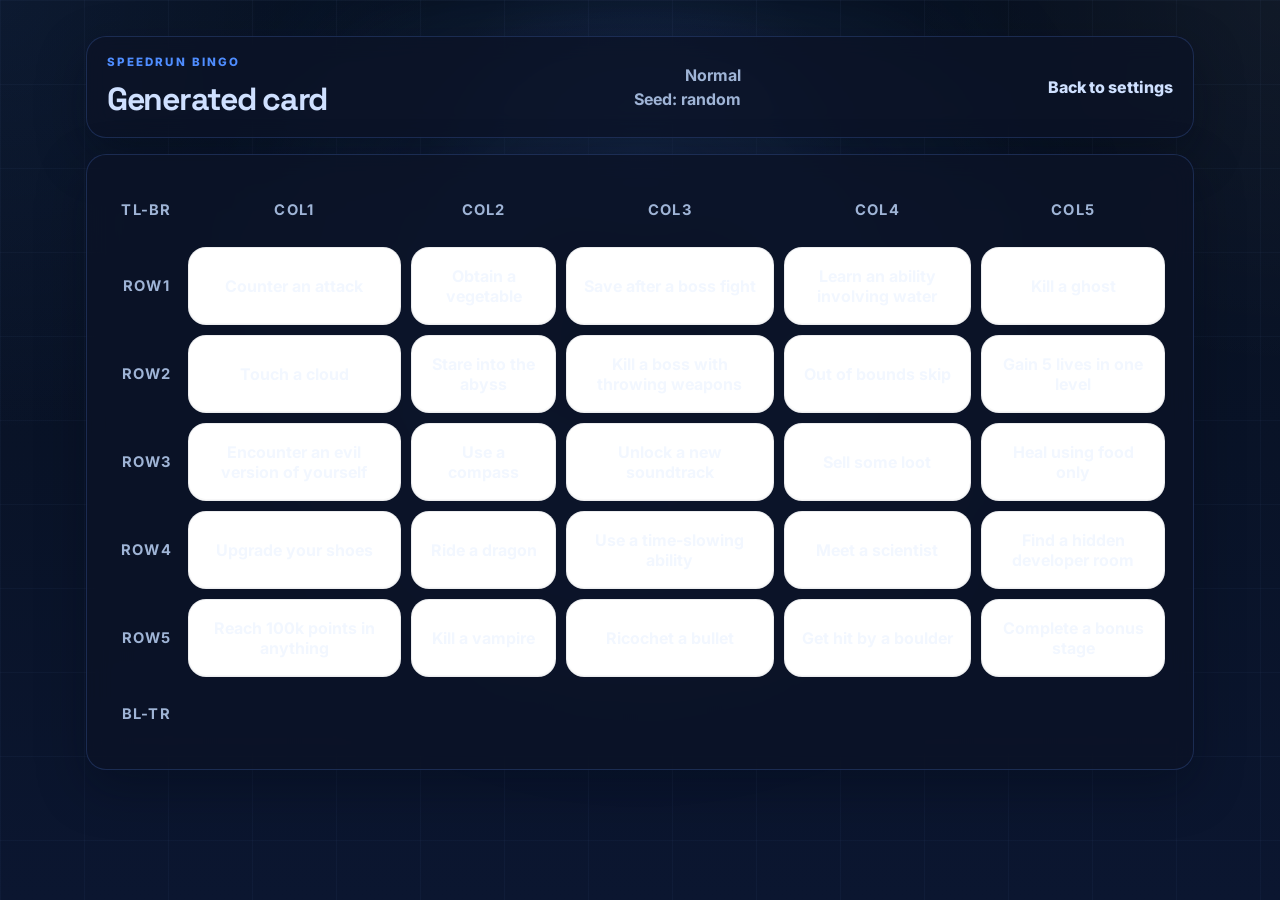
==== bingo-card.html @ 0dab4926 "finisched landing page" ====
<!DOCTYPE html>
<html lang="en">
<head>
  <meta charset="utf-8">
  <meta name="viewport" content="width=device-width, initial-scale=1">
  <title>Speedrun Bingo Card</title>
  <link rel="stylesheet" href="style.css">
  <link rel="icon" type="image/svg+xml" href="favicon.svg">
  <script src="bingoData.js" defer></script>
  <script src="script.js" defer></script>
</head>
<body data-page="card">
  <main class="page card-page">
    <header class="card-header panel">
      <div>
        <p class="eyebrow">Speedrun Bingo</p>
        <h1 class="section-title">Generated card</h1>
      </div>
      <div class="card-meta">
        <span id="Tdtype">Normal</span>
        <span id="cardSeedLabel">Seed: random</span>
      </div>
      <a class="back-link" href="bingo-settings.html">Back to settings</a>
    </header>

    <section class="board-panel panel">
      <div class="board-wrap">
        <table id="bingo" aria-label="Speedrun bingo board">
          <tbody>
            <tr>
              <td class="popout" id="tlbr">TL-BR</td>
              <td class="popout" id="col1">COL1</td>
              <td class="popout" id="col2">COL2</td>
              <td class="popout" id="col3">COL3</td>
              <td class="popout" id="col4">COL4</td>
              <td class="popout" id="col5">COL5</td>
            </tr>
            <tr>
              <td class="popout" id="row1">ROW1</td>
              <td class="row1 col1 tlbr" id="slot1"></td>
              <td class="row1 col2" id="slot2"></td>
              <td class="row1 col3" id="slot3"></td>
              <td class="row1 col4" id="slot4"></td>
              <td class="row1 col5 bltr" id="slot5"></td>
            </tr>
            <tr>
              <td class="popout" id="row2">ROW2</td>
              <td class="row2 col1" id="slot6"></td>
              <td class="row2 col2 tlbr" id="slot7"></td>
              <td class="row2 col3" id="slot8"></td>
              <td class="row2 col4 bltr" id="slot9"></td>
              <td class="row2 col5" id="slot10"></td>
            </tr>
            <tr>
              <td class="popout" id="row3">ROW3</td>
              <td class="row3 col1" id="slot11"></td>
              <td class="row3 col2" id="slot12"></td>
              <td class="row3 col3 tlbr bltr" id="slot13"></td>
              <td class="row3 col4" id="slot14"></td>
              <td class="row3 col5" id="slot15"></td>
            </tr>
            <tr>
              <td class="popout" id="row4">ROW4</td>
              <td class="row4 col1" id="slot16"></td>
              <td class="row4 col2 bltr" id="slot17"></td>
              <td class="row4 col3" id="slot18"></td>
              <td class="row4 col4 tlbr" id="slot19"></td>
              <td class="row4 col5" id="slot20"></td>
            </tr>
            <tr>
              <td class="popout" id="row5">ROW5</td>
              <td class="row5 col1 bltr" id="slot21"></td>
              <td class="row5 col2" id="slot22"></td>
              <td class="row5 col3" id="slot23"></td>
              <td class="row5 col4" id="slot24"></td>
              <td class="row5 col5 tlbr" id="slot25"></td>
            </tr>
            <tr>
              <td class="popout" id="bltr">BL-TR</td>
              <td colspan="5" style="display:none;"></td>
            </tr>
          </tbody>
        </table>
      </div>
    </section>
  </main>
</body>
</html>
---- style.css ----
@import url('https://fonts.googleapis.com/css2?family=Inter:wght@400;500;600;700;800&family=Space+Grotesk:wght@500;700&display=swap');

:root {
  --bg: #07101f;
  --bg-2: #0b1630;
  --surface: rgba(9, 16, 32, 0.58);
  --surface-strong: rgba(11, 19, 38, 0.82);
  --surface-soft: rgba(76, 135, 255, 0.08);
  --border: rgba(95, 147, 255, 0.2);
  --text: #f2f7ff;
  --muted: #9fb4d6;
  --accent: #4f8dff;
  --accent-2: #cfe0ff;
  --shadow: 0 18px 48px rgba(3, 8, 20, 0.34);
  --radius: 20px;
}

* {
  box-sizing: border-box;
}

html,
body {
  min-height: 100%;
  scrollbar-width: none;
  -ms-overflow-style: none;
}

html::-webkit-scrollbar,
body::-webkit-scrollbar,
*::-webkit-scrollbar {
  width: 0;
  height: 0;
  display: none;
}

body {
  margin: 0;
  color: var(--text);
  font-family: 'Inter', system-ui, -apple-system, BlinkMacSystemFont, 'Segoe UI', sans-serif;
  background:
    radial-gradient(circle at 50% 18%, rgba(79, 141, 255, 0.12), transparent 22%),
    radial-gradient(circle at top left, rgba(79, 141, 255, 0.08), transparent 28%),
    radial-gradient(circle at top right, rgba(255, 255, 255, 0.04), transparent 24%),
    linear-gradient(180deg, var(--bg) 0%, var(--bg-2) 100%);
  -webkit-font-smoothing: antialiased;
  -moz-osx-font-smoothing: grayscale;
}

body::before {
  content: "";
  position: fixed;
  inset: 0;
  pointer-events: none;
  background-image:
    linear-gradient(rgba(145, 179, 255, 0.12) 1px, transparent 1px),
    linear-gradient(90deg, rgba(145, 179, 255, 0.12) 1px, transparent 1px),
    radial-gradient(circle at 50% 34%, rgba(79, 141, 255, 0.1), transparent 0 22%, rgba(79, 141, 255, 0.05) 38%, transparent 62%);
  background-size: 84px 84px, 84px 84px, 100% 100%;
  background-position: 0 0, 0 0, center center;
  opacity: 0.34;
  transform: perspective(900px) translateZ(0);
  will-change: background-position, transform, opacity;
  animation: landingPageGridDrift 6.4s linear infinite;
}

body::after {
  content: "";
  position: fixed;
  inset: 0;
  pointer-events: none;
  background:
    radial-gradient(circle at 50% 32%, rgba(79, 141, 255, 0.18), transparent 0 10%, rgba(79, 141, 255, 0.08) 18%, rgba(79, 141, 255, 0.03) 30%, transparent 52%),
    radial-gradient(circle at 50% 32%, rgba(79, 141, 255, 0.16), transparent 0 14%, rgba(79, 141, 255, 0.06) 26%, transparent 48%);
  background-repeat: no-repeat;
  background-size: 100% 100%;
  opacity: 0.9;
  filter: blur(24px);
  mix-blend-mode: screen;
  will-change: transform, opacity;
  animation: landingPageGlowPulse 3.2s ease-in-out infinite;
}

body.site-locked {
  overflow: hidden;
}

body.site-locked .page {
  pointer-events: none;
  user-select: none;
}

body.site-locked .countdown-overlay {
  pointer-events: auto;
}

.page {
  position: relative;
  z-index: 1;
  max-width: 1180px;
  margin: 0 auto;
  padding: clamp(18px, 3vw, 36px);
}

.panel {
  background: var(--surface);
  border: 1px solid var(--border);
  box-shadow: var(--shadow);
  backdrop-filter: blur(12px);
  border-radius: var(--radius);
}

.eyebrow,
.section-label {
  margin: 0 0 10px;
  text-transform: uppercase;
  letter-spacing: 0.18em;
  font-size: 0.72rem;
  color: var(--accent);
  font-weight: 800;
}

.section-title,
.landing-title {
  margin: 0;
  font-family: 'Space Grotesk', 'Inter', sans-serif;
  letter-spacing: -0.04em;
  color: var(--accent-2);
}

.landing-page {
  min-height: 100vh;
  display: grid;
  place-items: center;
}

.landing-hero {
  position: relative;
  isolation: isolate;
}

.landing-hero {
  width: min(920px, 100%);
  padding: clamp(28px, 5vw, 52px);
  text-align: center;
  animation: fadeUp 0.7s ease both;
}

.landing-kicker {
  margin: 0;
  color: var(--accent);
  font-weight: 800;
  letter-spacing: 0.18em;
  text-transform: uppercase;
  font-size: 0.78rem;
}

.landing-title {
  font-size: clamp(3.8rem, 11vw, 7.8rem);
  line-height: 0.92;
  margin: 8px auto 0;
  color: #4f8dff;
  text-shadow: 0 0 30px rgba(79, 141, 255, 0.28);
}

.landing-line {
  width: min(760px, 94%);
  height: 5px;
  margin: 20px auto 0;
  border-radius: 999px;
  background: linear-gradient(90deg, transparent 0%, #3f7fff 18%, #87b1ff 50%, #3f7fff 82%, transparent 100%);
  box-shadow: 0 0 26px rgba(79, 141, 255, 0.82);
}

.rules-heading {
  margin: 24px 0 0;
  font-family: 'Space Grotesk', 'Inter', sans-serif;
  font-size: clamp(1.45rem, 2.6vw, 2.1rem);
  color: var(--text);
  font-weight: 500;
}

.rules-grid {
  width: min(760px, 100%);
  margin: 18px auto 0;
  display: grid;
  grid-template-columns: repeat(2, minmax(0, 1fr));
  gap: 18px;
}

.rule-column {
  text-align: left;
  padding: 16px 18px 18px;
  border-radius: 18px;
  background: rgba(255, 255, 255, 0.02);
  border: 1px solid var(--border);
}

.rule-column h3 {
  margin: 0;
  text-align: center;
  font-family: 'Space Grotesk', 'Inter', sans-serif;
  letter-spacing: -0.02em;
  color: var(--text);
  font-size: 1.05rem;
}

.rule-column--accent {
  border-color: rgba(79, 141, 255, 0.32);
  box-shadow: inset 0 0 0 1px rgba(79, 141, 255, 0.06);
}

.rule-column ul {
  margin: 12px 0 0;
  padding-left: 18px;
  color: var(--muted);
  line-height: 1.75;
  font-size: 0.9rem;
}

.landing-cta {
  width: min(560px, 100%);
  margin: 30px auto 0;
  display: grid;
  justify-items: center;
  gap: 12px;
}

.primary-button,
.difficulty-button {
  appearance: none;
  border: 0;
  border-radius: 12px;
  font: inherit;
  font-weight: 800;
  cursor: pointer;
  transition: transform 0.18s ease, box-shadow 0.18s ease, background-color 0.18s ease;
}

.primary-button {
  display: inline-flex;
  align-items: center;
  justify-content: center;
  min-height: 52px;
  padding: 0 22px;
  background: linear-gradient(180deg, #4f8dff 0%, #3774f0 100%);
  color: #fff;
  box-shadow: 0 12px 26px rgba(79, 141, 255, 0.35), 0 0 18px rgba(79, 141, 255, 0.18);
}

#personalizeButton {
  width: 260px;
}

.primary-button--small {
  min-height: 48px;
  padding: 0 20px;
}

.primary-button:hover,
.difficulty-button:hover {
  transform: translateY(-2px);
}

.or-divider {
  color: var(--muted);
  font-size: 0.82rem;
  text-transform: lowercase;
}

.seed-launcher {
  width: min(420px, 100%);
  display: grid;
  gap: 10px;
  justify-items: center;
}

.seed-launcher__label {
  color: var(--text);
  font-size: 0.95rem;
  font-weight: 700;
}

.seed-launcher__row {
  width: 100%;
  display: grid;
  grid-template-columns: minmax(0, 1fr) auto;
  gap: 12px;
}

.seed-launcher input,
.seed-field input {
  width: 100%;
  min-height: 48px;
  padding: 0 14px;
  border-radius: 12px;
  border: 1px solid rgba(79, 141, 255, 0.3);
  background: rgba(9, 16, 32, 0.72);
  color: var(--text);
  font: inherit;
  box-shadow: inset 0 0 0 1px rgba(255, 255, 255, 0.02);
}

.seed-launcher input::placeholder,
.seed-field input::placeholder {
  color: #7e91b5;
}

.seed-launcher input:focus-visible,
.seed-field input:focus-visible {
  outline: 3px solid rgba(79, 141, 255, 0.18);
  outline-offset: 2px;
}

.field-error {
  min-height: 1.3em;
  margin: 0;
  color: #ff8f8f;
  font-size: 0.95rem;
}

.settings-panel,
.card-header,
.board-panel,
.landing-footer {
  background: var(--surface-strong);
  border: 1px solid var(--border);
  border-radius: var(--radius);
  box-shadow: var(--shadow);
}

.landing-footer {
  display: none;
}

.landing-copy {
  max-width: 60ch;
  color: var(--muted);
  line-height: 1.65;
}

.primary-button:focus-visible,
.difficulty-button:focus-visible,
.seed-field input:focus-visible,
.secondary-button:focus-visible,
.penalty-check input:focus-visible + span {
  outline: 3px solid rgba(37, 99, 235, 0.18);
  outline-offset: 2px;
}

.settings-page,
.card-page {
  display: grid;
  gap: 16px;
  align-content: start;
  min-height: 100vh;
}

.settings-panel {
  width: min(1040px, 100%);
  margin: clamp(14px, 4vw, 40px) auto 0;
  padding: clamp(22px, 4vw, 36px);
  animation: fadeUp 0.7s ease both;
}

.settings-hero {
  display: grid;
  gap: 12px;
}

.settings-hero-actions {
  margin-top: 8px;
}

.back-link {
  display: inline-flex;
  align-items: center;
  gap: 10px;
  color: var(--accent-2);
  text-decoration: none;
  font-weight: 800;
  transition: color 0.16s ease, transform 0.12s ease;
}

.back-link__arrow {
  display: inline-block;
  transform: translateX(-2px);
  transition: transform 0.18s ease, opacity 0.12s ease;
  opacity: 0.9;
}

.back-link:hover,
.back-link:focus {
  color: #ffffff;
  transform: translateX(2px);
}

.back-link:hover .back-link__arrow,
.back-link:focus .back-link__arrow {
  transform: translateX(-6px);
}

.penalties-header-actions {
  display: inline-flex;
  align-items: center;
  gap: 12px;
}

.penalties-header-actions .points-spent {
  margin: 0;
  padding: 6px 10px;
}

.settings-title {
  font-size: clamp(2.6rem, 6vw, 4.6rem);
  color: #4f8dff;
  text-shadow: 0 0 30px rgba(79, 141, 255, 0.24);
}

.settings-layout {
  display: grid;
  gap: 18px;
  margin-top: 24px;
}

.settings-block {
  display: grid;
  gap: 16px;
  padding: 18px;
  border-radius: 18px;
  background: rgba(255, 255, 255, 0.02);
  border: 1px solid rgba(95, 147, 255, 0.16);
}

.settings-block__header {
  display: grid;
  gap: 4px;
}

.settings-block__title {
  margin: 0;
  color: var(--accent-2);
  font-family: 'Space Grotesk', 'Inter', sans-serif;
  letter-spacing: -0.03em;
  font-size: clamp(1.15rem, 2vw, 1.45rem);
}

.settings-block__header--row {
  grid-template-columns: minmax(0, 1fr) auto;
  align-items: center;
  gap: 14px;
}

.settings-block__hint {
  color: var(--muted);
  margin-top:5px;
  font-size: 0.92rem;
}

.settings-block--penalties {
  padding: 0;
  overflow: clip;
}

.penalties-card__toggle {
  width: 100%;
  appearance: none;
  border: 0;
  background: linear-gradient(180deg, rgba(255, 255, 255, 0.05) 0%, rgba(255, 255, 255, 0.02) 100%);
  color: inherit;
  text-align: left;
  padding: 18px;
  display: grid;
  grid-template-columns: minmax(0, 1fr) auto;
  align-items: center;
  gap: 16px;
  cursor: pointer;
}

.penalties-card__toggle:hover {
  background: linear-gradient(180deg, rgba(79, 141, 255, 0.08) 0%, rgba(255, 255, 255, 0.02) 100%);
}

.penalties-card__chevron {
  width: 14px;
  height: 14px;
  border-right: 2px solid rgba(191, 214, 255, 0.92);
  border-bottom: 2px solid rgba(191, 214, 255, 0.92);
  transform: rotate(45deg);
  transition: transform 0.18s ease;
  justify-self: end;
}

.settings-block--penalties.is-open .penalties-card__chevron {
  transform: rotate(225deg);
}

.penalties-panel {
  display: grid;
  gap: 14px;
  padding: 0 18px 18px;
  overflow: clip;
  max-height: 0;
  opacity: 0;
  transform: translateY(-6px);
  transition: max-height 0.22s ease, opacity 0.2s ease, transform 0.22s ease, padding 0.22s ease;
}

.penalties-panel.is-expanded {
  max-height: 420px;
  opacity: 1;
  transform: translateY(0);
  padding: 0 18px 18px;
}

.penalties-table-wrap {
  overflow: auto;
  max-height: 260px;
}

.settings-block--penalties.is-open {
  box-shadow: 0 18px 48px rgba(3, 8, 20, 0.38);
}

.difficulty-grid {
  display: grid;
  grid-template-columns: repeat(3, minmax(0, 1fr));
  gap: 12px;
  margin: 0;
}

.difficulty-button {
  min-height: 52px;
  padding: 0 14px;
  background: rgba(255, 255, 255, 0.03);
  color: var(--text);
  border: 1px solid rgba(95, 147, 255, 0.18);
  box-shadow: inset 0 0 0 1px rgba(255, 255, 255, 0.02);
}

.difficulty-button.is-active {
  background: linear-gradient(180deg, rgba(79, 141, 255, 0.2) 0%, rgba(79, 141, 255, 0.1) 100%);
  border-color: rgba(79, 141, 255, 0.36);
  color: var(--accent);
}

.settings-footer {
  display: grid;
  justify-items: center;
  margin-top: 6px;
}

.settings-start-button {
  margin-top:20px;
  width: min(360px, 100%);
}

.secondary-button {
  appearance: none;
  border: 1px solid rgba(95, 147, 255, 0.24);
  border-radius: 12px;
  min-height: 48px;
  padding: 0 18px;
  background: rgba(255, 255, 255, 0.04);
  color: var(--text);
  font: inherit;
  font-weight: 800;
  cursor: pointer;
  transition: transform 0.18s ease, border-color 0.18s ease, background-color 0.18s ease;
}

.secondary-button:hover {
  transform: translateY(-2px);
  border-color: rgba(79, 141, 255, 0.42);
  background: rgba(79, 141, 255, 0.1);
}

.secondary-button:disabled {
  opacity: 0.5;
  cursor: not-allowed;
  transform: none;
}

.penalties-table-wrap {
  overflow: auto;
}

.penalties-table {
  width: 100%;
  border-collapse: separate;
  border-spacing: 0 10px;
}

.penalties-table th {
  text-align: left;
  padding: 0 14px 4px;
  color: var(--muted);
  font-size: 0.8rem;
  text-transform: uppercase;
  letter-spacing: 0.12em;
}

.penalties-table td {
  padding: 14px;
  background: rgba(255, 255, 255, 0.03);
  border-top: 1px solid rgba(95, 147, 255, 0.14);
  border-bottom: 1px solid rgba(95, 147, 255, 0.14);
  vertical-align: middle;
}

.penalties-table tr td:first-child {
  border-left: 1px solid rgba(95, 147, 255, 0.14);
  border-radius: 16px 0 0 16px;
}

.penalties-table tr td:last-child {
  border-right: 1px solid rgba(95, 147, 255, 0.14);
  border-radius: 0 16px 16px 0;
}

.penalties-table tr.is-selected td {
  background: rgba(79, 141, 255, 0.11);
  border-color: rgba(79, 141, 255, 0.28);
}

.penalties-table tr {
  cursor: pointer;
}

.penalties-table tr:focus-visible td,
.penalties-table tr:hover td {
  border-color: rgba(79, 141, 255, 0.34);
}

.penalties-table tr:focus-visible td {
  outline: 3px solid rgba(79, 141, 255, 0.16);
  outline-offset: -2px;
}

.penalties-table tr.is-selected:hover td {
  background: rgba(79, 141, 255, 0.15);
}

.penalty-cell--meta {
  min-width: 0;
}

.penalty-name {
  font-weight: 700;
}

.penalty-description {
  margin-top: 5px;
  color: var(--muted);
  font-size: 0.86rem;
  line-height: 1.45;
}

.points-spent {
  display: inline-flex;
  align-items: center;
  gap: 10px;
  justify-self: end;
  padding: 10px 14px;
  border-radius: 999px;
  background: rgba(255, 255, 255, 0.04);
  border: 1px solid rgba(95, 147, 255, 0.18);
  color: var(--text);
  font-weight: 700;
}

.points-spent strong {
  font-size: 1.1rem;
  color: var(--accent);
}

.seed-result-row {
  display: grid;
  grid-template-columns: minmax(0, 1fr) auto;
  gap: 12px;
  align-items: end;
}

.seed-field--output {
  display: grid;
  gap: 8px;
}

.seed-field__label {
  color: var(--muted);
  font-size: 0.88rem;
  font-weight: 700;
}

.seed-field input[readonly] {
  cursor: text;
}

.settings-feedback {
  margin-top: -2px;
}

.card-page {
  padding-top: clamp(18px, 4vw, 36px);
}

.card-header {
  display: flex;
  align-items: center;
  justify-content: space-between;
  gap: 16px;
  padding: 18px 20px;
  animation: fadeUp 0.7s ease both;
}

.card-meta {
  display: grid;
  justify-items: end;
  gap: 4px;
  color: var(--muted);
  font-weight: 700;
}

.board-panel {
  padding: 18px;
  animation: fadeUp 0.8s ease both;
  animation-delay: 0.08s;
}

.board-wrap {
  overflow: auto;
}

#bingo {
  width: 100%;
  border-collapse: separate;
  border-spacing: 10px;
}

#bingo td {
  background: #fff;
  color: var(--text);
  border: 1px solid rgba(19, 31, 53, 0.08);
  border-radius: 18px;
  padding: 18px 14px;
  text-align: center;
  font-weight: 700;
  vertical-align: middle;
  box-shadow: inset 0 -1px 0 rgba(15, 23, 42, 0.03);
  transition: transform 0.16s ease, box-shadow 0.16s ease, border-color 0.16s ease;
}

#bingo td:hover {
  transform: translateY(-3px);
  box-shadow: 0 12px 24px rgba(15, 23, 42, 0.08);
  border-color: rgba(37, 99, 235, 0.22);
}

#bingo td.popout {
  background: transparent;
  border: 0;
  box-shadow: none;
  color: var(--muted);
  font-size: 0.92rem;
  letter-spacing: 0.08em;
}

#bingo td.popout {
  padding-inline: 6px;
}

.countdown-overlay {
  position: fixed;
  inset: 0;
  display: grid;
  place-items: center;
  background:
    radial-gradient(circle at 50% 45%, rgba(79, 141, 255, 0.18), transparent 28%),
    linear-gradient(180deg, rgba(6, 12, 25, 0.88) 0%, rgba(10, 19, 38, 0.96) 100%);
  backdrop-filter: blur(14px);
  opacity: 0;
  pointer-events: none;
  transition: opacity 0.2s ease;
  z-index: 20;
}

.countdown-overlay.is-visible {
  opacity: 1;
}

.countdown-card {
  text-align: center;
  min-width: min(420px, calc(100vw - 32px));
  padding: 30px 34px;
  border-radius: 28px;
  background:
    linear-gradient(180deg, rgba(11, 19, 38, 0.92) 0%, rgba(6, 12, 25, 0.98) 100%);
  border: 1px solid rgba(95, 147, 255, 0.28);
  box-shadow:
    0 24px 60px rgba(0, 0, 0, 0.42),
    0 0 0 1px rgba(255, 255, 255, 0.02),
    0 0 36px rgba(79, 141, 255, 0.16);
  position: relative;
  overflow: hidden;
}

.countdown-card::before {
  content: "";
  position: absolute;
  inset: 0;
  background: linear-gradient(180deg, rgba(79, 141, 255, 0.08), transparent 40%);
  pointer-events: none;
}

.countdown-label {
  position: relative;
  margin: 0;
  color: var(--muted);
  font-weight: 800;
  letter-spacing: 0.12em;
  text-transform: uppercase;
}

.countdown-number {
  position: relative;
  margin-top: 10px;
  font-family: 'Space Grotesk', 'Inter', sans-serif;
  font-size: clamp(3.6rem, 12vw, 8rem);
  line-height: 1;
  color: #4f8dff;
  text-shadow: 0 0 26px rgba(79, 141, 255, 0.36);
  animation: countdownPop 0.35s ease;
}

.countdown-number::after {
  content: "";
  display: block;
  width: min(240px, 60vw);
  height: 4px;
  margin: 14px auto 0;
  border-radius: 999px;
  background: linear-gradient(90deg, transparent 0%, #3f7fff 18%, #87b1ff 50%, #3f7fff 82%, transparent 100%);
  box-shadow: 0 0 20px rgba(79, 141, 255, 0.75);
}

@keyframes fadeUp {
  from {
    opacity: 0;
    transform: translateY(18px);
  }
  to {
    opacity: 1;
    transform: translateY(0);
  }
}

@keyframes landingGridDrift {
  0% {
    background-position: 0 0, 0 0, 0 0, 0 0;
    transform: perspective(700px) rotateX(0deg) scale(1);
  }

  50% {
    background-position: 0 0, 0 120%, 120% 0;
    transform: perspective(700px) rotateX(6deg) scale(1.01);
  }

  100% {
    background-position: 0 0, 0 240%, 240% 0;
    transform: perspective(700px) rotateX(0deg) scale(1);
  }
}

@keyframes landingGridPulse {
  0%,
  100% {
    opacity: 0.62;
    transform: scale(0.98);
  }

  50% {
    opacity: 1;
    transform: scale(1.02);
  }
}

@keyframes landingPageGridDrift {
  0% {
    background-position: 0 0, 0 0, center center;
    transform: perspective(900px) translate3d(0, 0, 0) scale(1);
  }

  14.285% {
    background-position: 5px 8px, 8px 5px, center center;
    transform: perspective(900px) translate3d(4px, -2px, 0) scale(1.003);
  }

  28.571% {
    background-position: 14px 18px, 18px 14px, center center;
    transform: perspective(900px) translate3d(9px, -5px, 0) scale(1.007);
  }

  42.857% {
    background-position: 26px 28px, 28px 26px, center center;
    transform: perspective(900px) translate3d(13px, -9px, 0) scale(1.011);
  }

  57.142% {
    background-position: 40px 38px, 38px 40px, center center;
    transform: perspective(900px) translate3d(9px, -13px, 0) scale(1.013);
  }

  71.428% {
    background-position: 54px 48px, 48px 54px, center center;
    transform: perspective(900px) translate3d(2px, -10px, 0) scale(1.01);
  }

  85.714% {
    background-position: 32px 60px, 60px 32px, center center;
    transform: perspective(900px) translate3d(-5px, -6px, 0) scale(1.006);
  }

  100% {
    background-position: 0 84px, 84px 0, center center;
    transform: perspective(900px) translate3d(0, 0, 0) scale(1);
  }
}

@keyframes landingPageGlowPulse {
  0%,
  100% {
    opacity: 0.58;
    transform: scale(1);
  }

  50% {
    opacity: 0.96;
    transform: scale(1.025);
  }
}

@media (prefers-reduced-motion: reduce) {
  body::before,
  body::after {
    animation: none;
  }
}

@keyframes countdownPop {
  from {
    opacity: 0;
    transform: scale(0.86);
  }
  to {
    opacity: 1;
    transform: scale(1);
  }
}

@media (max-width: 900px) {
  .rules-grid,
  .difficulty-grid {
    grid-template-columns: 1fr;
  }

  .landing-hero {
    width: 100%;
  }

  .seed-launcher__row {
    grid-template-columns: 1fr;
  }

  .settings-block__header--row,
  .seed-result-row {
    grid-template-columns: 1fr;
  }

  .penalties-card__toggle {
    grid-template-columns: 1fr;
  }

  .points-spent {
    justify-self: start;
  }
}

@media (max-width: 640px) {
  .page {
    padding: 14px;
  }

  .landing-hero,
  .settings-panel,
  .board-panel,
  .card-header,
  .landing-footer {
    padding: 18px;
  }

  .settings-layout {
    margin-top: 18px;
  }

  .settings-block {
    padding: 14px;
  }

  .landing-title {
    font-size: clamp(2.8rem, 17vw, 5rem);
  }

  #bingo {
    border-spacing: 8px;
  }

  #bingo td {
    padding: 14px 12px;
    border-radius: 16px;
  }

  .countdown-card {
    padding: 22px;
  }
}
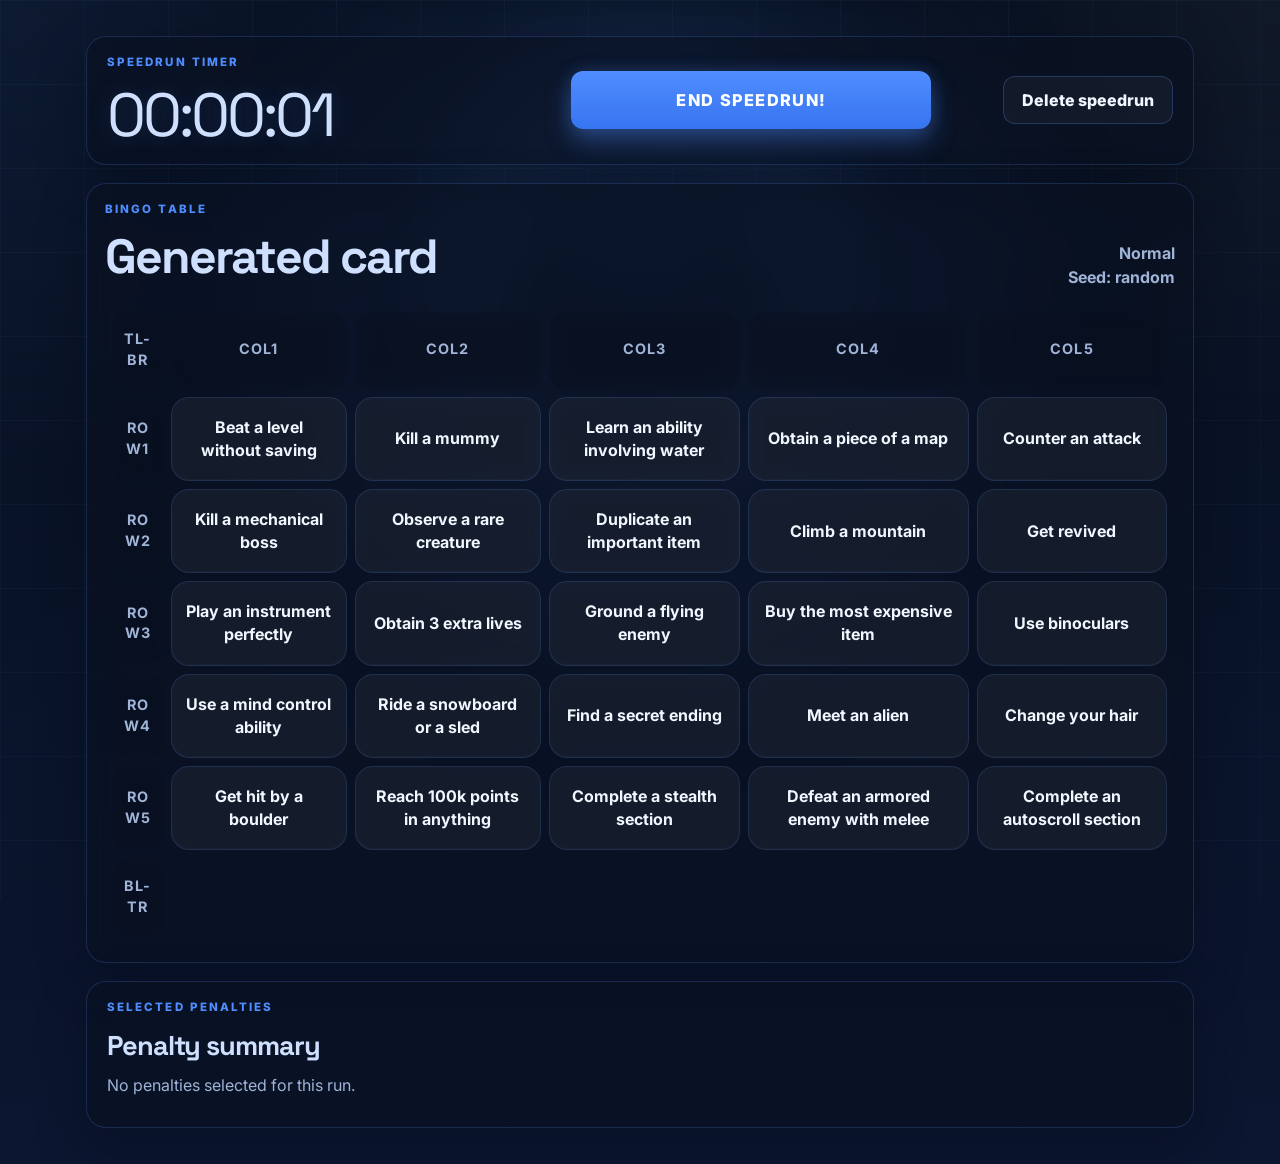
==== commit 9533f128: "completed game settings page" ====
--- a/bingo-card.html
+++ b/bingo-card.html
@@ -11,19 +11,30 @@
 </head>
 <body data-page="card">
   <main class="page card-page">
-    <header class="card-header panel">
-      <div>
-        <p class="eyebrow">Speedrun Bingo</p>
-        <h1 class="section-title">Generated card</h1>
+    <section class="card-toolbar panel" aria-label="Speedrun controls">
+      <div class="card-toolbar__timer-block">
+        <p class="eyebrow">Speedrun timer</p>
+        <div class="card-timer" id="speedrunTimer" aria-live="polite">00:00:00</div>
       </div>
-      <div class="card-meta">
-        <span id="Tdtype">Normal</span>
-        <span id="cardSeedLabel">Seed: random</span>
+
+      <button class="primary-button card-end-button" id="endSpeedrunButton" type="button">END SPEEDRUN!</button>
+
+      <button class="secondary-button card-delete-button" id="deleteSpeedrunButton" type="button">Delete speedrun</button>
+    </section>
+
+    <section class="card-board panel">
+      <div class="card-meta-bar">
+        <div>
+          <p class="section-label">Bingo table</p>
+          <h1 class="section-title card-title">Generated card</h1>
+        </div>
+
+        <div class="card-meta">
+          <span id="Tdtype">Normal</span>
+          <span id="cardSeedLabel">Seed: random</span>
+        </div>
       </div>
-      <a class="back-link" href="bingo-settings.html">Back to settings</a>
-    </header>
 
-    <section class="board-panel panel">
       <div class="board-wrap">
         <table id="bingo" aria-label="Speedrun bingo board">
           <tbody>
@@ -83,6 +94,17 @@
         </table>
       </div>
     </section>
+
+    <section class="card-penalties panel">
+      <div class="card-penalties__header">
+        <p class="section-label">Selected penalties</p>
+        <h2 class="section-title card-penalties__title">Penalty summary</h2>
+      </div>
+
+      <p class="card-penalties__empty" id="selectedPenaltiesEmpty">No penalties selected for this run.</p>
+
+      <ul class="selected-penalties-list" id="selectedPenaltiesList" aria-label="Selected penalties"></ul>
+    </section>
   </main>
 </body>
 </html>
--- a/style.css
+++ b/style.css
@@ -702,31 +702,80 @@
 
 .card-page {
   padding-top: clamp(18px, 4vw, 36px);
-}
-
-.card-header {
-  display: flex;
+  display: grid;
+  gap: 18px;
+}
+
+.card-toolbar {
+  display: grid;
+  grid-template-columns: minmax(0, 1fr) minmax(280px, 1.2fr) auto;
   align-items: center;
-  justify-content: space-between;
   gap: 16px;
   padding: 18px 20px;
   animation: fadeUp 0.7s ease both;
 }
 
-.card-meta {
-  display: grid;
-  justify-items: end;
-  gap: 4px;
-  color: var(--muted);
-  font-weight: 700;
-}
-
-.board-panel {
+.card-toolbar__timer-block {
+  display: grid;
+  gap: 6px;
+}
+
+.card-timer {
+  font-family: 'Space Grotesk', 'Inter', sans-serif;
+  font-size: clamp(2.1rem, 5vw, 3.8rem);
+  line-height: 1;
+  letter-spacing: -0.05em;
+  color: var(--accent-2);
+  text-shadow: 0 0 22px rgba(79, 141, 255, 0.2);
+}
+
+.card-timer.is-ended {
+  color: #ffcf82;
+  text-shadow: 0 0 22px rgba(255, 199, 112, 0.2);
+}
+
+.card-end-button {
+  width: min(360px, 100%);
+  justify-self: center;
+  min-height: 58px;
+  padding-inline: 28px;
+  font-size: 1.02rem;
+  letter-spacing: 0.08em;
+  text-transform: uppercase;
+}
+
+.card-delete-button {
+  justify-self: end;
+}
+
+.card-board {
+  display: grid;
+  gap: 16px;
   padding: 18px;
   animation: fadeUp 0.8s ease both;
   animation-delay: 0.08s;
 }
 
+.card-meta-bar {
+  display: flex;
+  align-items: flex-end;
+  justify-content: space-between;
+  gap: 16px;
+  flex-wrap: wrap;
+}
+
+.card-title {
+  font-size: clamp(1.9rem, 4vw, 3rem);
+}
+
+.card-meta {
+  display: grid;
+  justify-items: end;
+  gap: 4px;
+  color: var(--muted);
+  font-weight: 700;
+}
+
 .board-wrap {
   overflow: auto;
 }
@@ -734,26 +783,30 @@
 #bingo {
   width: 100%;
   border-collapse: separate;
-  border-spacing: 10px;
+  border-spacing: 8px;
 }
 
 #bingo td {
-  background: #fff;
+  background: rgba(255, 255, 255, 0.05);
   color: var(--text);
-  border: 1px solid rgba(19, 31, 53, 0.08);
+  border: 1px solid rgba(95, 147, 255, 0.16);
   border-radius: 18px;
   padding: 18px 14px;
   text-align: center;
   font-weight: 700;
+  line-height: 1.45;
+  word-break: break-word;
   vertical-align: middle;
-  box-shadow: inset 0 -1px 0 rgba(15, 23, 42, 0.03);
-  transition: transform 0.16s ease, box-shadow 0.16s ease, border-color 0.16s ease;
+  box-shadow: inset 0 -1px 0 rgba(255, 255, 255, 0.02);
+  backdrop-filter: blur(8px);
+  transition: transform 0.16s ease, box-shadow 0.16s ease, border-color 0.16s ease, background-color 0.16s ease;
 }
 
 #bingo td:hover {
   transform: translateY(-3px);
-  box-shadow: 0 12px 24px rgba(15, 23, 42, 0.08);
-  border-color: rgba(37, 99, 235, 0.22);
+  box-shadow: 0 12px 24px rgba(3, 8, 20, 0.15);
+  border-color: rgba(79, 141, 255, 0.34);
+  background: rgba(79, 141, 255, 0.08);
 }
 
 #bingo td.popout {
@@ -761,12 +814,68 @@
   border: 0;
   box-shadow: none;
   color: var(--muted);
-  font-size: 0.92rem;
+  font-size: 0.9rem;
   letter-spacing: 0.08em;
 }
 
 #bingo td.popout {
   padding-inline: 6px;
+}
+
+.card-penalties {
+  display: grid;
+  gap: 12px;
+  padding: 18px 20px 20px;
+  animation: fadeUp 0.86s ease both;
+  animation-delay: 0.14s;
+}
+
+.card-penalties__header {
+  display: grid;
+  gap: 4px;
+}
+
+.card-penalties__title {
+  font-size: clamp(1.3rem, 2.4vw, 1.7rem);
+}
+
+.card-penalties__empty {
+  margin: 0;
+  color: var(--muted);
+}
+
+.selected-penalties-list {
+  list-style: none;
+  margin: 0;
+  padding: 0;
+  display: grid;
+  grid-template-columns: repeat(auto-fit, minmax(220px, 1fr));
+  gap: 12px;
+}
+
+.selected-penalty-item {
+  display: grid;
+  gap: 4px;
+  padding: 14px 16px;
+  border-radius: 16px;
+  background: rgba(255, 255, 255, 0.03);
+  border: 1px solid rgba(95, 147, 255, 0.16);
+}
+
+.selected-penalty-item strong {
+  color: var(--text);
+}
+
+.selected-penalty-description {
+  margin: 0;
+  color: var(--muted);
+  font-size: 0.88rem;
+  line-height: 1.5;
+}
+
+.selected-penalty-item span {
+  color: var(--muted);
+  font-size: 0.88rem;
 }
 
 .countdown-overlay {
@@ -980,6 +1089,21 @@
     grid-template-columns: 1fr;
   }
 
+  .card-toolbar {
+    grid-template-columns: 1fr;
+    justify-items: stretch;
+  }
+
+  .card-end-button,
+  .card-delete-button {
+    width: 100%;
+    justify-self: stretch;
+  }
+
+  .card-meta-bar {
+    align-items: flex-start;
+  }
+
   .points-spent {
     justify-self: start;
   }
@@ -992,8 +1116,9 @@
 
   .landing-hero,
   .settings-panel,
-  .board-panel,
-  .card-header,
+  .card-toolbar,
+  .card-board,
+  .card-penalties,
   .landing-footer {
     padding: 18px;
   }
@@ -1019,6 +1144,10 @@
     border-radius: 16px;
   }
 
+  .card-meta {
+    justify-items: start;
+  }
+
   .countdown-card {
     padding: 22px;
   }
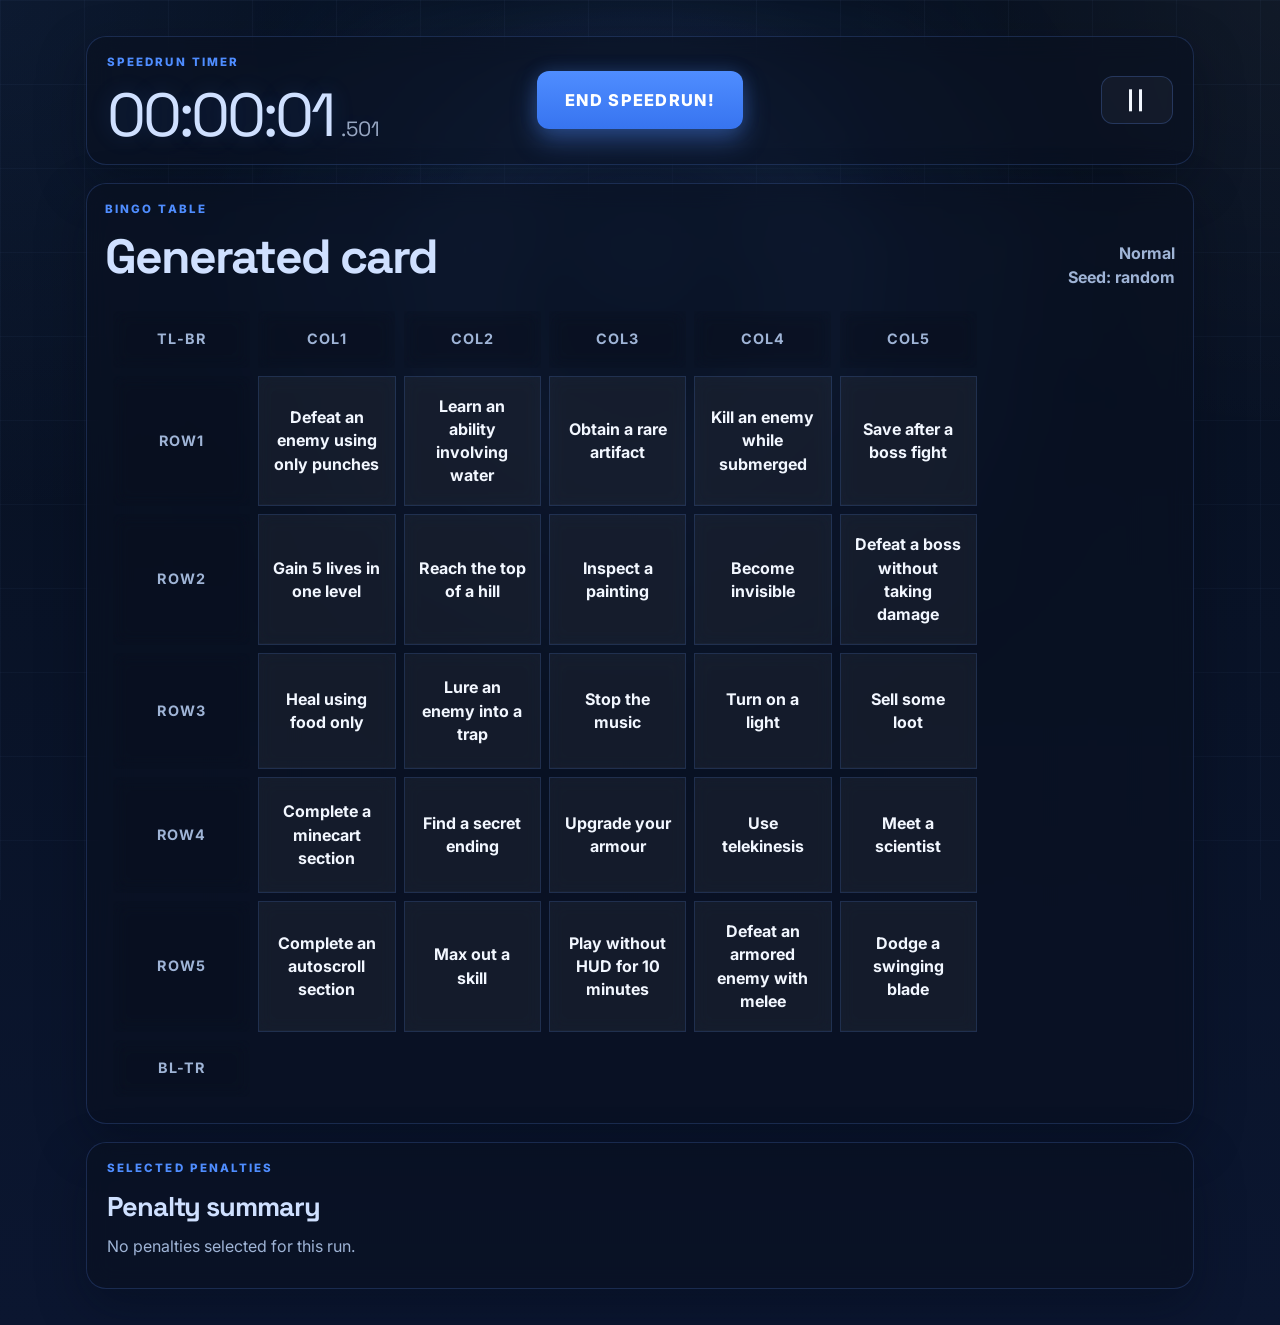
==== commit 15a6cd6c: "working on bingo-card page" ====
--- a/bingo-card.html
+++ b/bingo-card.html
@@ -19,7 +19,7 @@
 
       <button class="primary-button card-end-button" id="endSpeedrunButton" type="button">END SPEEDRUN!</button>
 
-      <button class="secondary-button card-delete-button" id="deleteSpeedrunButton" type="button">Delete speedrun</button>
+      <button class="secondary-button card-pause-button" id="pauseSpeedrunButton" type="button" aria-label="Pause speedrun" title="Pause speedrun">||</button>
     </section>
 
     <section class="card-board panel">
--- a/style.css
+++ b/style.css
@@ -708,7 +708,7 @@
 
 .card-toolbar {
   display: grid;
-  grid-template-columns: minmax(0, 1fr) minmax(280px, 1.2fr) auto;
+  grid-template-columns: minmax(0, 1fr) auto minmax(0, 1fr);
   align-items: center;
   gap: 16px;
   padding: 18px 20px;
@@ -721,12 +721,22 @@
 }
 
 .card-timer {
+  display: inline-flex;
+  align-items: baseline;
+  gap: 0.14em;
   font-family: 'Space Grotesk', 'Inter', sans-serif;
   font-size: clamp(2.1rem, 5vw, 3.8rem);
   line-height: 1;
   letter-spacing: -0.05em;
   color: var(--accent-2);
   text-shadow: 0 0 22px rgba(79, 141, 255, 0.2);
+}
+
+.card-timer__ms {
+  font-size: 0.34em;
+  line-height: 1;
+  letter-spacing: 0;
+  opacity: 0.72;
 }
 
 .card-timer.is-ended {
@@ -744,8 +754,12 @@
   text-transform: uppercase;
 }
 
-.card-delete-button {
+.card-pause-button {
   justify-self: end;
+  min-width: 72px;
+  padding-inline: 0;
+  font-size: 1.15rem;
+  letter-spacing: 0.18em;
 }
 
 .card-board {
@@ -781,7 +795,8 @@
 }
 
 #bingo {
-  width: 100%;
+  width: min(100%, 880px);
+  table-layout: fixed;
   border-collapse: separate;
   border-spacing: 8px;
 }
@@ -790,7 +805,7 @@
   background: rgba(255, 255, 255, 0.05);
   color: var(--text);
   border: 1px solid rgba(95, 147, 255, 0.16);
-  border-radius: 18px;
+  border-radius: 0;
   padding: 18px 14px;
   text-align: center;
   font-weight: 700;
@@ -800,6 +815,10 @@
   box-shadow: inset 0 -1px 0 rgba(255, 255, 255, 0.02);
   backdrop-filter: blur(8px);
   transition: transform 0.16s ease, box-shadow 0.16s ease, border-color 0.16s ease, background-color 0.16s ease;
+}
+
+#bingo td:not(.popout) {
+  height: 116px;
 }
 
 #bingo td:hover {
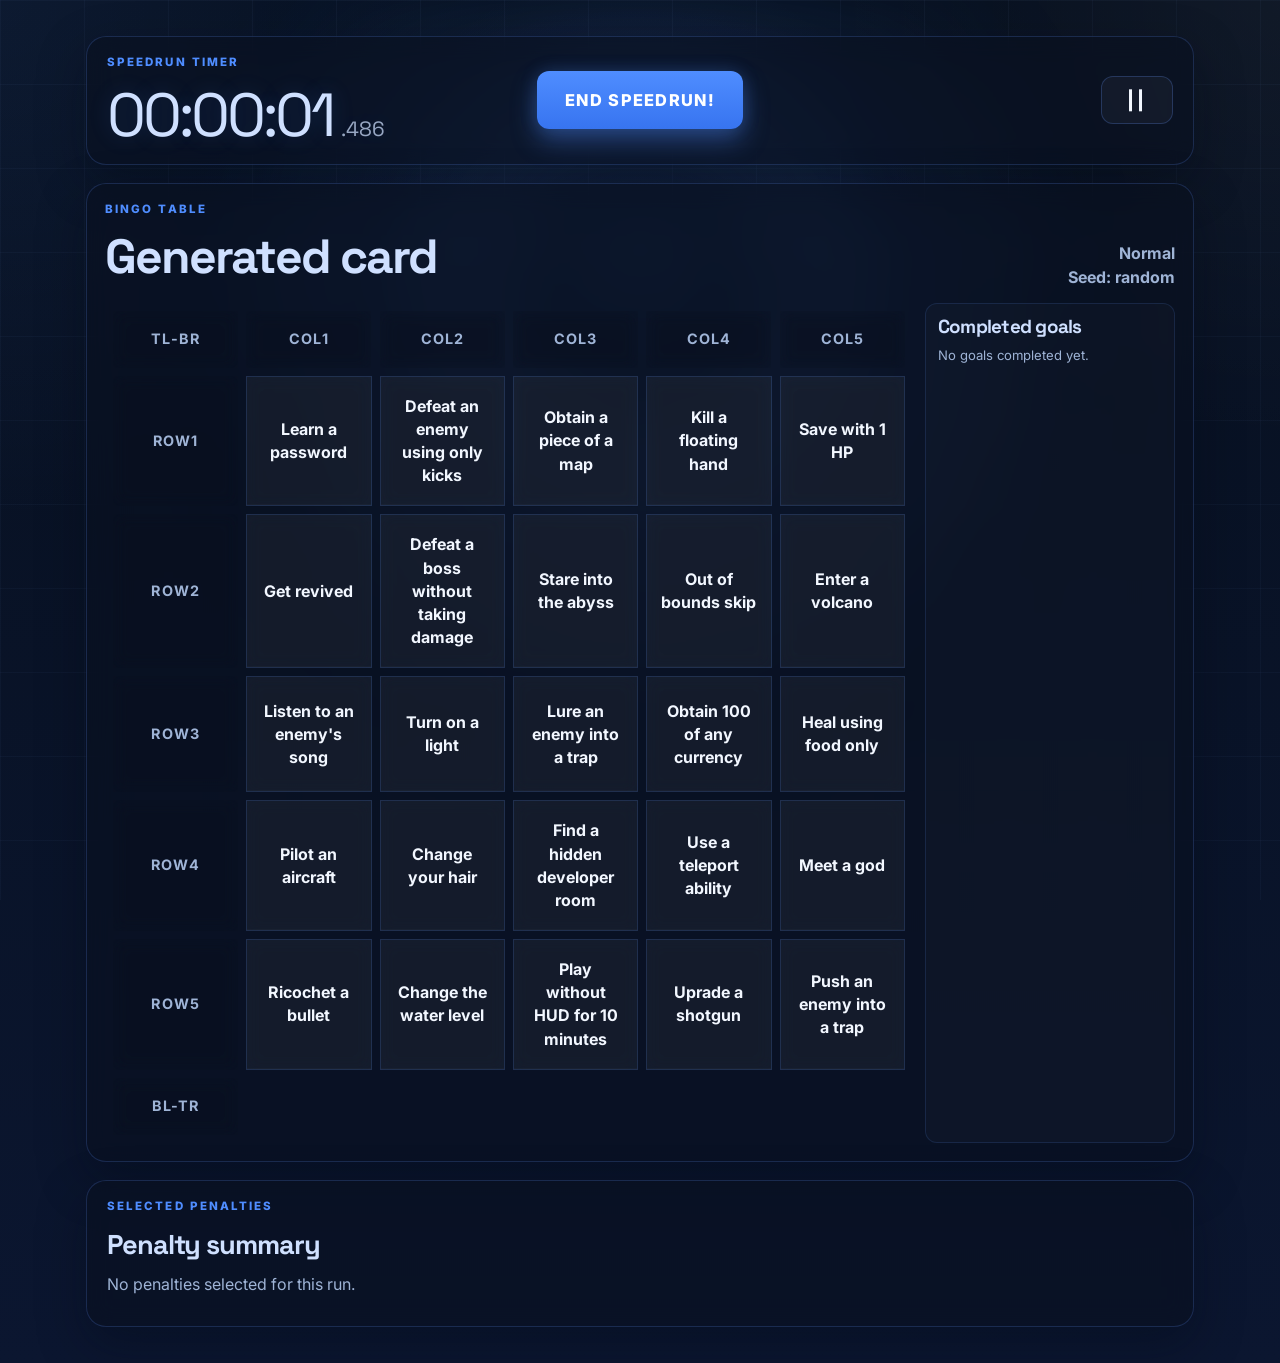
==== commit 0514bb87: "created page for win or lose of the speedrun" ====
--- a/bingo-card.html
+++ b/bingo-card.html
@@ -35,63 +35,75 @@
         </div>
       </div>
 
-      <div class="board-wrap">
-        <table id="bingo" aria-label="Speedrun bingo board">
-          <tbody>
-            <tr>
-              <td class="popout" id="tlbr">TL-BR</td>
-              <td class="popout" id="col1">COL1</td>
-              <td class="popout" id="col2">COL2</td>
-              <td class="popout" id="col3">COL3</td>
-              <td class="popout" id="col4">COL4</td>
-              <td class="popout" id="col5">COL5</td>
-            </tr>
-            <tr>
-              <td class="popout" id="row1">ROW1</td>
-              <td class="row1 col1 tlbr" id="slot1"></td>
-              <td class="row1 col2" id="slot2"></td>
-              <td class="row1 col3" id="slot3"></td>
-              <td class="row1 col4" id="slot4"></td>
-              <td class="row1 col5 bltr" id="slot5"></td>
-            </tr>
-            <tr>
-              <td class="popout" id="row2">ROW2</td>
-              <td class="row2 col1" id="slot6"></td>
-              <td class="row2 col2 tlbr" id="slot7"></td>
-              <td class="row2 col3" id="slot8"></td>
-              <td class="row2 col4 bltr" id="slot9"></td>
-              <td class="row2 col5" id="slot10"></td>
-            </tr>
-            <tr>
-              <td class="popout" id="row3">ROW3</td>
-              <td class="row3 col1" id="slot11"></td>
-              <td class="row3 col2" id="slot12"></td>
-              <td class="row3 col3 tlbr bltr" id="slot13"></td>
-              <td class="row3 col4" id="slot14"></td>
-              <td class="row3 col5" id="slot15"></td>
-            </tr>
-            <tr>
-              <td class="popout" id="row4">ROW4</td>
-              <td class="row4 col1" id="slot16"></td>
-              <td class="row4 col2 bltr" id="slot17"></td>
-              <td class="row4 col3" id="slot18"></td>
-              <td class="row4 col4 tlbr" id="slot19"></td>
-              <td class="row4 col5" id="slot20"></td>
-            </tr>
-            <tr>
-              <td class="popout" id="row5">ROW5</td>
-              <td class="row5 col1 bltr" id="slot21"></td>
-              <td class="row5 col2" id="slot22"></td>
-              <td class="row5 col3" id="slot23"></td>
-              <td class="row5 col4" id="slot24"></td>
-              <td class="row5 col5 tlbr" id="slot25"></td>
-            </tr>
-            <tr>
-              <td class="popout" id="bltr">BL-TR</td>
-              <td colspan="5" style="display:none;"></td>
-            </tr>
-          </tbody>
-        </table>
+      <div class="card-board-content">
+        <div class="board-wrap">
+          <table id="bingo" aria-label="Speedrun bingo board">
+            <tbody>
+              <tr>
+                <td class="popout" id="tlbr">TL-BR</td>
+                <td class="popout" id="col1">COL1</td>
+                <td class="popout" id="col2">COL2</td>
+                <td class="popout" id="col3">COL3</td>
+                <td class="popout" id="col4">COL4</td>
+                <td class="popout" id="col5">COL5</td>
+              </tr>
+              <tr>
+                <td class="popout" id="row1">ROW1</td>
+                <td class="row1 col1 tlbr" id="slot1"></td>
+                <td class="row1 col2" id="slot2"></td>
+                <td class="row1 col3" id="slot3"></td>
+                <td class="row1 col4" id="slot4"></td>
+                <td class="row1 col5 bltr" id="slot5"></td>
+              </tr>
+              <tr>
+                <td class="popout" id="row2">ROW2</td>
+                <td class="row2 col1" id="slot6"></td>
+                <td class="row2 col2 tlbr" id="slot7"></td>
+                <td class="row2 col3" id="slot8"></td>
+                <td class="row2 col4 bltr" id="slot9"></td>
+                <td class="row2 col5" id="slot10"></td>
+              </tr>
+              <tr>
+                <td class="popout" id="row3">ROW3</td>
+                <td class="row3 col1" id="slot11"></td>
+                <td class="row3 col2" id="slot12"></td>
+                <td class="row3 col3 tlbr bltr" id="slot13"></td>
+                <td class="row3 col4" id="slot14"></td>
+                <td class="row3 col5" id="slot15"></td>
+              </tr>
+              <tr>
+                <td class="popout" id="row4">ROW4</td>
+                <td class="row4 col1" id="slot16"></td>
+                <td class="row4 col2 bltr" id="slot17"></td>
+                <td class="row4 col3" id="slot18"></td>
+                <td class="row4 col4 tlbr" id="slot19"></td>
+                <td class="row4 col5" id="slot20"></td>
+              </tr>
+              <tr>
+                <td class="popout" id="row5">ROW5</td>
+                <td class="row5 col1 bltr" id="slot21"></td>
+                <td class="row5 col2" id="slot22"></td>
+                <td class="row5 col3" id="slot23"></td>
+                <td class="row5 col4" id="slot24"></td>
+                <td class="row5 col5 tlbr" id="slot25"></td>
+              </tr>
+              <tr>
+                <td class="popout" id="bltr">BL-TR</td>
+                <td colspan="5" style="display:none;"></td>
+              </tr>
+            </tbody>
+          </table>
+        </div>
+
+        <section class="card-splits" aria-label="Run splits">
+          <div class="card-splits__header">
+            <h2 class="section-title card-splits__title">Completed goals</h2>
+          </div>
+
+          <p class="card-splits__empty" id="completedGoalsEmpty">No goals completed yet.</p>
+
+          <ul class="completed-goals-list" id="completedGoalsList" aria-label="Completed goals and completion times"></ul>
+        </section>
       </div>
     </section>
 
@@ -105,6 +117,7 @@
 
       <ul class="selected-penalties-list" id="selectedPenaltiesList" aria-label="Selected penalties"></ul>
     </section>
+
   </main>
 </body>
 </html>
--- a/style.css
+++ b/style.css
@@ -790,6 +790,13 @@
   font-weight: 700;
 }
 
+.card-board-content {
+  display: grid;
+  grid-template-columns: minmax(0, 1fr) minmax(210px, 250px);
+  gap: 12px;
+  align-items: stretch;
+}
+
 .board-wrap {
   overflow: auto;
 }
@@ -828,6 +835,26 @@
   background: rgba(79, 141, 255, 0.08);
 }
 
+#bingo td.is-completed {
+  background: rgba(42, 184, 106, 0.18);
+  border-color: rgba(42, 184, 106, 0.5);
+}
+
+#bingo td.is-completed:hover {
+  background: rgba(42, 184, 106, 0.24);
+  border-color: rgba(42, 184, 106, 0.62);
+}
+
+#bingo td.is-blocked {
+  background: rgba(223, 78, 78, 0.18);
+  border-color: rgba(223, 78, 78, 0.52);
+}
+
+#bingo td.is-blocked:hover {
+  background: rgba(223, 78, 78, 0.24);
+  border-color: rgba(223, 78, 78, 0.64);
+}
+
 #bingo td.popout {
   background: transparent;
   border: 0;
@@ -895,6 +922,82 @@
 .selected-penalty-item span {
   color: var(--muted);
   font-size: 0.88rem;
+}
+
+.card-splits {
+  display: flex;
+  flex-direction: column;
+  gap: 8px;
+  padding: 10px 12px;
+  border-radius: 12px;
+  background: rgba(255, 255, 255, 0.02);
+  border: 1px solid rgba(95, 147, 255, 0.14);
+  min-height: 0;
+  overflow: hidden;
+  animation: fadeUp 0.92s ease both;
+  animation-delay: 0.2s;
+}
+
+.card-splits__header {
+  display: grid;
+  gap: 2px;
+}
+
+.card-splits .section-label {
+  margin-bottom: 2px;
+  font-size: 0.62rem;
+  letter-spacing: 0.12em;
+}
+
+.card-splits__title {
+  font-size: clamp(0.98rem, 1.7vw, 1.18rem);
+}
+
+.card-splits__empty {
+  margin: 0;
+  color: var(--muted);
+  font-size: 0.82rem;
+}
+
+.completed-goals-list {
+  list-style: none;
+  margin: 0;
+  padding: 0;
+  display: grid;
+  align-content: start;
+  grid-auto-rows: min-content;
+  gap: 6px;
+  flex: 1;
+  min-height: 0;
+  overflow: auto;
+  padding-right: 2px;
+}
+
+.completed-goal-item {
+  display: grid;
+  grid-template-columns: minmax(0, 1fr) auto;
+  align-items: center;
+  gap: 8px;
+  padding: 8px 9px;
+  border-radius: 10px;
+  background: rgba(255, 255, 255, 0.025);
+  border: 1px solid rgba(95, 147, 255, 0.12);
+}
+
+.completed-goal-item__name {
+  color: var(--text);
+  font-weight: 600;
+  line-height: 1.25;
+  font-size: 0.78rem;
+}
+
+.completed-goal-item__time {
+  font-family: 'Space Grotesk', 'Inter', sans-serif;
+  color: #add7ff;
+  font-weight: 700;
+  letter-spacing: 0.02em;
+  font-size: 0.76rem;
+  white-space: nowrap;
 }
 
 .countdown-overlay {
@@ -971,6 +1074,372 @@
   box-shadow: 0 0 20px rgba(79, 141, 255, 0.75);
 }
 
+body[data-page="final"] {
+  overflow-x: hidden;
+}
+
+body[data-page="final"]::before {
+  opacity: 0.2;
+  animation-duration: 11s;
+}
+
+body[data-page="final"]::after {
+  opacity: 0.22;
+  animation-duration: 4.2s;
+}
+
+body[data-page="final"].is-win::after,
+body[data-page="final"].is-finish::after {
+  opacity: 0.32;
+}
+
+body[data-page="final"].is-loss::after {
+  opacity: 0.26;
+}
+
+.final-page {
+  min-height: 100vh;
+  display: grid;
+  place-items: center;
+  padding-top: clamp(18px, 4vw, 36px);
+  padding-bottom: clamp(18px, 4vw, 36px);
+}
+
+.final-stage {
+  position: relative;
+  width: min(1120px, 100%);
+  min-height: calc(100vh - clamp(36px, 8vw, 72px));
+  overflow: clip;
+  padding: clamp(24px, 4vw, 40px);
+  display: grid;
+  align-items: center;
+}
+
+.final-shell {
+  position: relative;
+  z-index: 1;
+  width: min(920px, 100%);
+  margin: 0 auto;
+  display: grid;
+  gap: 18px;
+}
+
+.final-header {
+  text-align: center;
+  display: grid;
+  gap: 10px;
+}
+
+.final-badge {
+  color: #ffd166;
+}
+
+.final-title {
+  font-size: clamp(2.8rem, 7vw, 5rem);
+  color: #f8fbff;
+  text-shadow: 0 0 28px rgba(255, 209, 102, 0.18), 0 0 42px rgba(79, 141, 255, 0.18);
+}
+
+.final-subtitle {
+  margin: 0 auto;
+  max-width: 66ch;
+  color: var(--muted);
+  font-size: 0.98rem;
+  line-height: 1.7;
+}
+
+.final-summary {
+  width: min(760px, 100%);
+  margin: 10px auto 0;
+  padding: clamp(22px, 4vw, 34px);
+  display: grid;
+  gap: 24px;
+  background: transparent;
+  border: 0;
+  box-shadow: none;
+}
+
+.final-summary__time,
+.final-summary__points,
+.final-summary__splits {
+  display: grid;
+  gap: 10px;
+  justify-items: center;
+  text-align: center;
+}
+
+.final-total-time {
+  font-family: 'Space Grotesk', 'Inter', sans-serif;
+  font-size: clamp(2.8rem, 8vw, 6rem);
+  line-height: 0.95;
+  letter-spacing: -0.05em;
+  color: var(--accent-2);
+  text-shadow: 0 0 26px rgba(79, 141, 255, 0.18);
+}
+
+.final-total-time small {
+  font-size: 0.36em;
+  opacity: 0.76;
+}
+
+.final-goal-list {
+  list-style: none;
+  margin: 0;
+  padding: 0;
+  display: grid;
+  gap: 8px;
+  width: 100%;
+  max-height: 320px;
+  overflow: auto;
+  padding-right: 2px;
+}
+
+.final-goal-item {
+  display: grid;
+  grid-template-columns: minmax(0, 1fr) auto;
+  align-items: center;
+  gap: 10px;
+  padding: 10px 12px;
+  border-radius: 12px;
+  background: rgba(255, 255, 255, 0.03);
+  border: 1px solid rgba(95, 147, 255, 0.12);
+}
+
+.final-goal-item strong {
+  color: var(--text);
+  font-size: 0.88rem;
+  line-height: 1.35;
+}
+
+.final-goal-item time {
+  color: var(--muted);
+  font-family: 'Space Grotesk', 'Inter', sans-serif;
+  font-size: 0.82rem;
+  white-space: nowrap;
+}
+
+.final-points {
+  margin: 0;
+  font-family: 'Space Grotesk', 'Inter', sans-serif;
+  font-size: clamp(2rem, 5vw, 3.3rem);
+  line-height: 1;
+  letter-spacing: -0.04em;
+  color: #fff2bf;
+}
+
+.final-points-note {
+  margin: 0;
+  color: var(--muted);
+  font-size: 0.92rem;
+}
+
+.final-summary__empty {
+  margin: 0;
+  color: var(--muted);
+  font-size: 0.95rem;
+}
+
+.final-actions {
+  display: flex;
+  gap: 12px;
+  justify-content: center;
+  flex-wrap: wrap;
+}
+
+.final-actions .secondary-button,
+.final-actions .primary-button {
+  min-width: 210px;
+}
+
+.final-fireworks {
+  position: absolute;
+  inset: 0;
+  pointer-events: none;
+  overflow: hidden;
+}
+
+body[data-page="final"].is-loss .final-fireworks {
+  inset: -12%;
+  opacity: 0.95;
+}
+
+body[data-page="final"].is-loss .final-fireworks::before,
+body[data-page="final"].is-loss .final-fireworks::after {
+  content: "";
+  position: absolute;
+  inset: 0;
+}
+
+body[data-page="final"].is-loss .final-fireworks::before {
+  background:
+    radial-gradient(circle at 16% 24%, rgba(255, 145, 168, 0.34), transparent 0 10%, transparent 36%),
+    radial-gradient(circle at 78% 18%, rgba(139, 233, 253, 0.22), transparent 0 12%, transparent 42%),
+    radial-gradient(circle at 72% 74%, rgba(167, 243, 208, 0.18), transparent 0 10%, transparent 40%),
+    radial-gradient(circle at 36% 80%, rgba(255, 209, 102, 0.12), transparent 0 14%, transparent 44%);
+  filter: blur(18px);
+  opacity: 0.9;
+  animation: lossBackgroundDrift 14s ease-in-out infinite alternate;
+}
+
+body[data-page="final"].is-loss .final-fireworks::after {
+  background:
+    linear-gradient(120deg, transparent 0 41%, rgba(255, 145, 168, 0.08) 44% 48%, transparent 51% 100%),
+    linear-gradient(300deg, transparent 0 54%, rgba(79, 141, 255, 0.08) 57% 61%, transparent 64% 100%);
+  background-size: 220% 220%;
+  mix-blend-mode: screen;
+  opacity: 0.7;
+  animation: lossBackgroundSweep 11s linear infinite;
+}
+
+body[data-page="final"].is-loss .firework,
+body[data-page="final"].is-loss .confetti {
+  display: none;
+}
+
+.firework,
+.confetti {
+  position: absolute;
+}
+
+.firework {
+  left: var(--x);
+  top: var(--y);
+  width: var(--size);
+  height: var(--size);
+  color: var(--accent);
+  transform: translate(-50%, -50%) scale(0.18);
+  opacity: 0;
+  animation: fireworkBurst 3.4s ease-out infinite;
+  animation-delay: var(--delay);
+  filter: drop-shadow(0 0 18px currentColor);
+}
+
+.firework::before,
+.firework::after {
+  content: "";
+  position: absolute;
+  inset: 0;
+  border-radius: 50%;
+  background:
+    radial-gradient(circle at center, currentColor 0 8%, transparent 9%),
+    radial-gradient(circle at center, transparent 0 17%, currentColor 18% 20%, transparent 21% 100%);
+  mask:
+    radial-gradient(circle at center, transparent 0 10%, #000 11% 100%);
+}
+
+.firework::after {
+  transform: rotate(45deg);
+}
+
+.confetti {
+  left: var(--x);
+  top: -12%;
+  width: 10px;
+  height: 22px;
+  border-radius: 999px;
+  background: var(--accent);
+  opacity: 0;
+  animation: confettiFall 4.8s linear infinite;
+  animation-delay: var(--delay);
+  box-shadow: 0 0 16px currentColor;
+}
+
+.confetti:nth-child(odd) {
+  width: 8px;
+  height: 18px;
+}
+
+body[data-page="final"].is-win .final-title {
+  color: #fff4c8;
+}
+
+body[data-page="final"].is-win .final-badge {
+  color: #ffdf7a;
+}
+
+body[data-page="final"].is-loss .final-title {
+  color: #ffe0e6;
+  text-shadow: 0 0 28px rgba(255, 143, 171, 0.18), 0 0 42px rgba(79, 141, 255, 0.12);
+}
+
+body[data-page="final"].is-loss .final-badge {
+  color: #ff91a8;
+}
+
+body[data-page="final"].is-loss .final-subtitle {
+  color: var(--muted);
+}
+
+@keyframes fireworkBurst {
+  0% {
+    opacity: 0;
+    transform: translate(-50%, -50%) scale(0.12) rotate(0deg);
+  }
+
+  12% {
+    opacity: 1;
+  }
+
+  45% {
+    opacity: 0.95;
+    transform: translate(-50%, -50%) scale(1) rotate(130deg);
+  }
+
+  70% {
+    opacity: 0.18;
+    transform: translate(-50%, -50%) scale(1.08) rotate(240deg);
+  }
+
+  100% {
+    opacity: 0;
+    transform: translate(-50%, -50%) scale(1.14) rotate(360deg);
+  }
+}
+
+@keyframes confettiFall {
+  0% {
+    transform: translate3d(0, -8vh, 0) rotate(0deg);
+    opacity: 0;
+  }
+
+  12% {
+    opacity: 1;
+  }
+
+  100% {
+    transform: translate3d(calc(var(--drift, 1) * 24px), 112vh, 0) rotate(540deg);
+    opacity: 0;
+  }
+}
+
+@keyframes lossBackgroundDrift {
+  0% {
+    transform: translate3d(-1.5%, -1%, 0) scale(1);
+  }
+
+  50% {
+    transform: translate3d(1.2%, 0.8%, 0) scale(1.03);
+  }
+
+  100% {
+    transform: translate3d(-0.6%, 1.4%, 0) scale(1.01);
+  }
+}
+
+@keyframes lossBackgroundSweep {
+  0% {
+    background-position: 0% 0%, 100% 100%;
+  }
+
+  50% {
+    background-position: 55% 20%, 35% 80%;
+  }
+
+  100% {
+    background-position: 100% 100%, 0% 0%;
+  }
+}
+
 @keyframes fadeUp {
   from {
     opacity: 0;
@@ -1069,7 +1538,9 @@
 
 @media (prefers-reduced-motion: reduce) {
   body::before,
-  body::after {
+  body::after,
+  .firework,
+  .confetti {
     animation: none;
   }
 }
@@ -1111,6 +1582,10 @@
   .card-toolbar {
     grid-template-columns: 1fr;
     justify-items: stretch;
+  }
+
+  .card-board-content {
+    grid-template-columns: 1fr;
   }
 
   .card-end-button,
@@ -1138,6 +1613,7 @@
   .card-toolbar,
   .card-board,
   .card-penalties,
+  .card-splits,
   .landing-footer {
     padding: 18px;
   }
@@ -1170,4 +1646,18 @@
   .countdown-card {
     padding: 22px;
   }
-}
+
+  .final-stage {
+    min-height: auto;
+  }
+
+  .final-summary {
+    width: 100%;
+  }
+
+  .final-actions .secondary-button,
+  .final-actions .primary-button {
+    width: 100%;
+    min-width: 0;
+  }
+}
